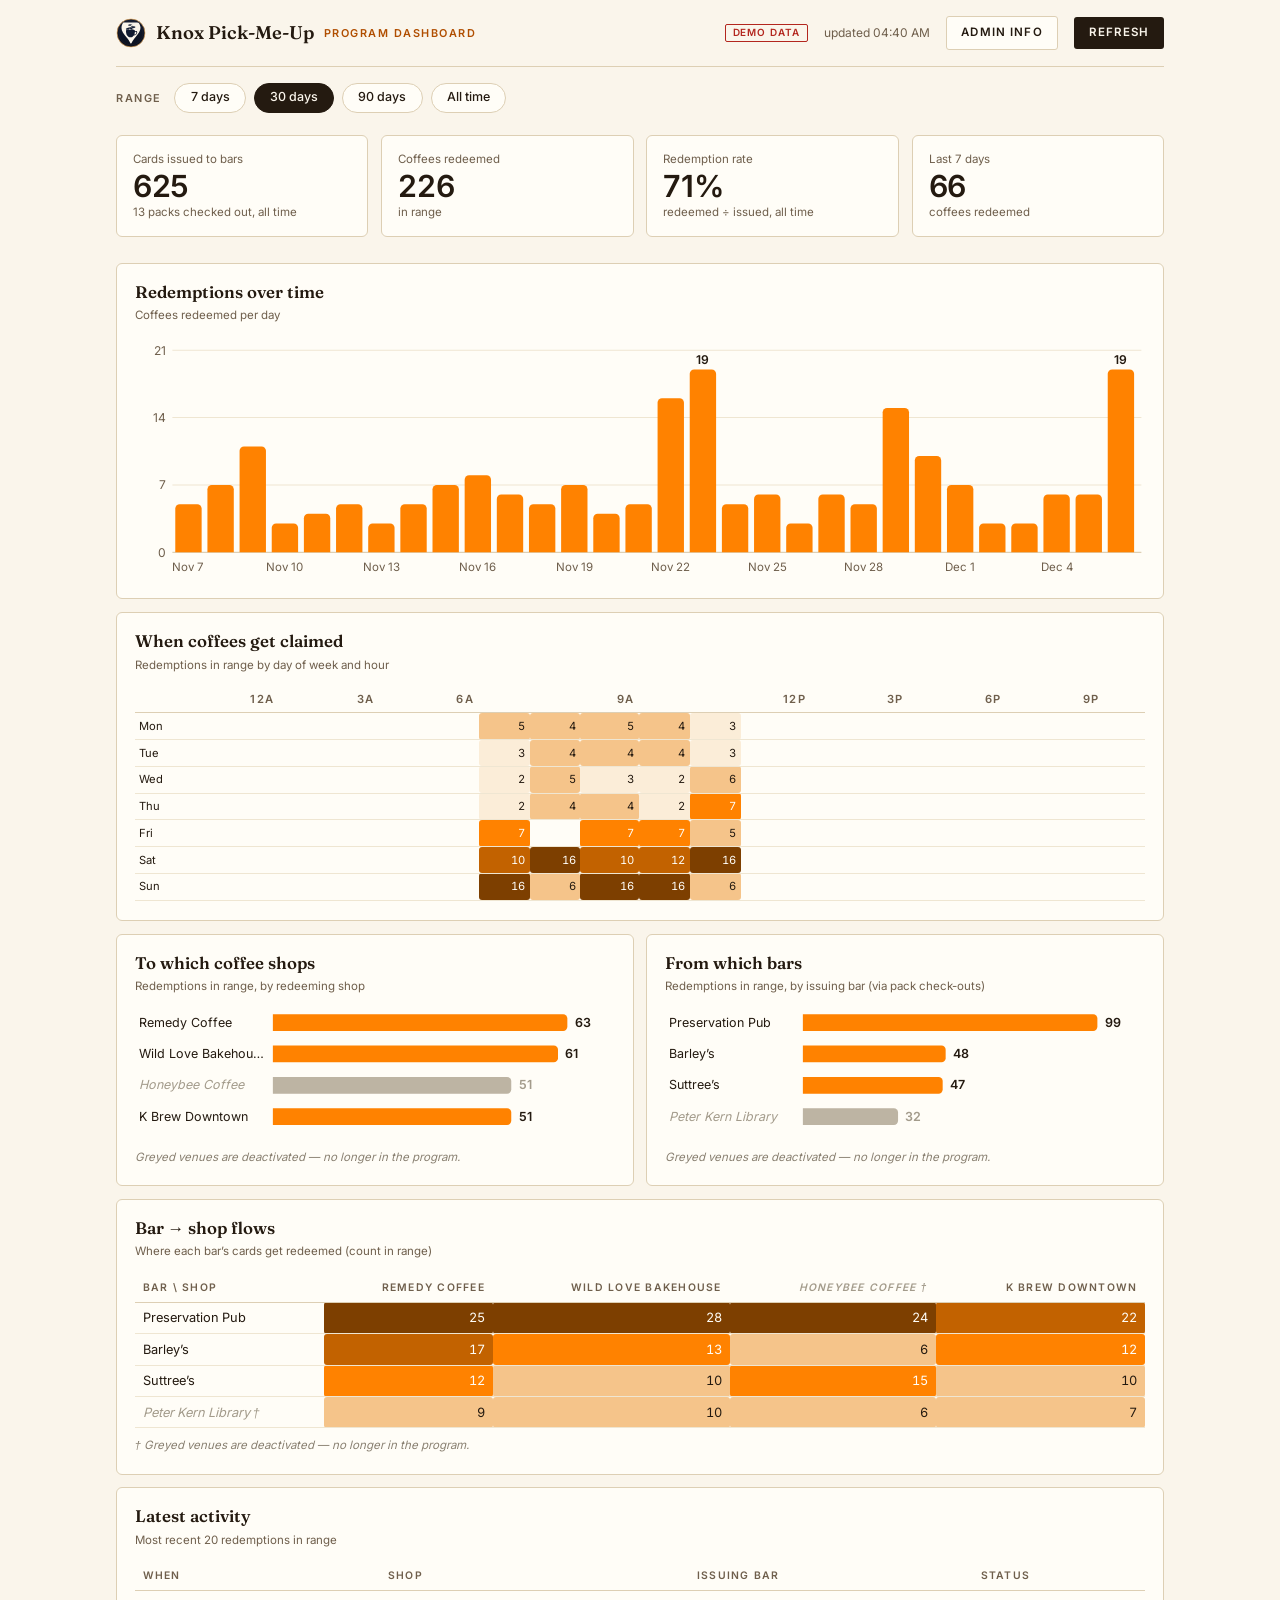
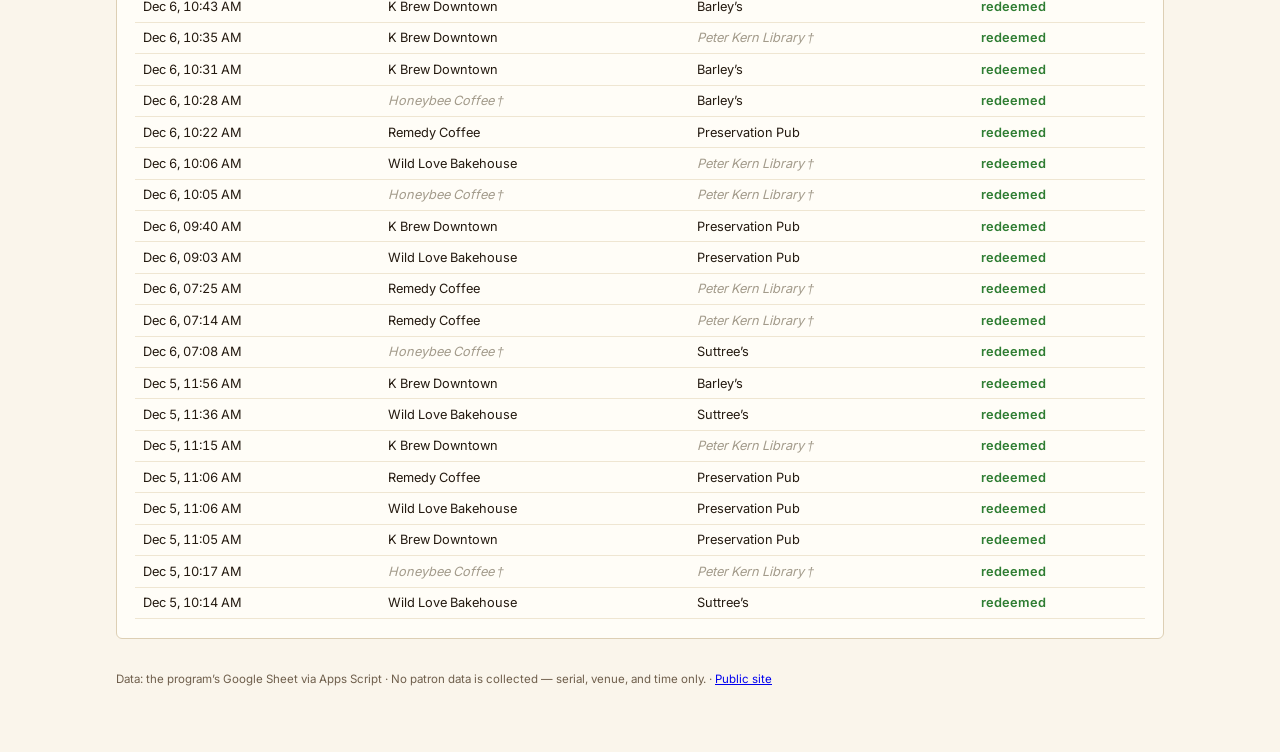
==== dashboard/index.html @ 3ba31b20 "Pack serials KPMU-YYYY-P####; admin pack check-out on redeem; coaster + sticker polish Pack serials:" ====
<!DOCTYPE html>
<html lang="en">
<head>
<meta charset="UTF-8">
<meta name="viewport" content="width=device-width, initial-scale=1.0">
<title>Knox Pick-Me-Up — Program Dashboard</title>
<meta name="robots" content="noindex, nofollow">
<link rel="icon" type="image/svg+xml" href="../assets/favicon.svg">
<link rel="stylesheet" href="../assets/fonts/fonts.css">
<style>
  :root {
    --paper: #faf5eb; --paper-2: #f2e9d8; --ink: #241a10; --ink-2: #6f5f4c;
    --night: #101a30; --accent: #ff8200; --accent-ink: #b04e00;
    --rule: #ddcfb4; --grid: #efe6d2; --card: #fffdf7;
    --warn: #b04e00; --bad: #b3261e;
  }
  * { margin: 0; padding: 0; box-sizing: border-box; }
  body { font-family: 'Inter','Helvetica Neue',Arial,sans-serif; background: var(--paper); color: var(--ink); line-height: 1.5; font-size: .95rem; }
  .wrap { max-width: 68rem; margin: 0 auto; padding: 0 1.25rem 4rem; }
  header { display: flex; align-items: center; gap: .6rem; padding: 1rem 0; border-bottom: 1px solid var(--rule); flex-wrap: wrap; }
  header img { width: 1.9rem; height: 1.9rem; }
  header .name { font-family: 'Fraunces',Georgia,serif; font-weight: 600; font-size: 1.15rem; }
  header .tool { font-size: .68rem; font-weight: 600; letter-spacing: .14em; text-transform: uppercase; color: var(--accent-ink); }
  header .right { margin-left: auto; display: flex; gap: 1rem; align-items: center; font-size: .75rem; color: var(--ink-2); }
  button.btn { font: inherit; font-size: .72rem; font-weight: 600; letter-spacing: .1em; text-transform: uppercase; background: var(--ink); color: var(--paper); border: 0; border-radius: 3px; padding: .45rem .9rem; cursor: pointer; }
  .badge-demo { font-size: .62rem; font-weight: 600; letter-spacing: .1em; text-transform: uppercase; color: var(--bad); border: 1px solid var(--bad); border-radius: 2px; padding: .05rem .4rem; }

  .filters { display: flex; gap: .5rem; align-items: center; padding: 1rem 0; flex-wrap: wrap; }
  .filters .flabel { font-size: .68rem; font-weight: 600; letter-spacing: .14em; text-transform: uppercase; color: var(--ink-2); margin-right: .3rem; }
  .chip { font: inherit; font-size: .78rem; font-weight: 500; border: 1px solid var(--rule); background: var(--card); color: var(--ink); border-radius: 999px; padding: .3rem .95rem; cursor: pointer; }
  .chip[aria-pressed="true"] { background: var(--ink); color: var(--paper); border-color: var(--ink); }

  .tiles { display: grid; grid-template-columns: repeat(auto-fit, minmax(10rem, 1fr)); gap: .8rem; margin: .4rem 0 1.6rem; }
  .tile { background: var(--card); border: 1px solid var(--rule); border-radius: 6px; padding: .9rem 1rem; }
  .tile .tl { font-size: .72rem; color: var(--ink-2); }
  .tile .tv { font-weight: 600; font-size: 1.9rem; letter-spacing: -.01em; line-height: 1.2; }
  .tile .td { font-size: .72rem; color: var(--ink-2); }
  .tile.alert .tv { color: var(--bad); }
  .tile.warn .tv { color: var(--warn); }

  .grid2 { display: grid; grid-template-columns: 1fr 1fr; gap: .8rem; }
  @media (max-width: 800px) { .grid2 { grid-template-columns: 1fr; } }
  .grid3 { display: grid; grid-template-columns: repeat(3, 1fr); gap: .8rem; }
  @media (max-width: 800px) { .grid3 { grid-template-columns: 1fr; } }
  #adminsec { border-top: 2px solid var(--rule); padding-top: 1rem; margin-top: .4rem; }
  #adminsec .aslabel { font-size: .68rem; font-weight: 600; letter-spacing: .14em; text-transform: uppercase; color: var(--accent-ink); margin-bottom: .6rem; }
  #lastpackwarn, #dormantwarn { border-radius: 6px; padding: .8rem 1rem; margin-bottom: .8rem; font-size: .9rem; }
  #lastpackwarn { border: 1px solid var(--bad); background: #fdefee; }
  #lastpackwarn b { color: var(--bad); }
  #dormantwarn { border: 1px solid var(--warn); background: #fdf4e7; }
  #dormantwarn b { color: var(--warn); }
  #lastpackwarn .who, #dormantwarn .who { font-weight: 600; }
  .matrix.hm th, .matrix.hm td { padding: .28rem .3rem; font-size: .7rem; }
  button.btn.ghost { background: var(--card); color: var(--ink); border: 1px solid var(--rule); }
  button.btn.ghost[aria-pressed="true"] { background: var(--ink); color: var(--paper); border-color: var(--ink); }
  .panel { background: var(--card); border: 1px solid var(--rule); border-radius: 6px; padding: 1rem 1.1rem 1.2rem; margin-bottom: .8rem; }
  .panel h2 { font-family: 'Fraunces',Georgia,serif; font-weight: 600; font-size: 1.05rem; margin-bottom: .15rem; }
  .panel .sub { font-size: .72rem; color: var(--ink-2); margin-bottom: .8rem; }
  .panel svg { display: block; width: 100%; height: auto; }
  .empty { color: var(--ink-2); font-size: .82rem; padding: 1.2rem 0; }

  table { width: 100%; border-collapse: collapse; font-size: .8rem; }
  th { text-align: left; font-size: .65rem; font-weight: 600; letter-spacing: .12em; text-transform: uppercase; color: var(--ink-2); padding: .4rem .5rem; border-bottom: 1px solid var(--rule); }
  td { padding: .35rem .5rem; border-bottom: 1px solid var(--grid); font-variant-numeric: tabular-nums; }
  td.num, th.num { text-align: right; }
  .st { font-weight: 600; } .st.ok { color: #2e7d32; } .st.dup { color: var(--warn); } .st.void, .st.bad { color: var(--bad); }
  .matrix td.cell { text-align: right; border-radius: 3px; }
  .matrixwrap { overflow-x: auto; -webkit-overflow-scrolling: touch; }
  .matrix th, .matrix td { white-space: nowrap; }
  .matrix th:first-child, .matrix td:first-child {
    position: sticky; left: 0; background: var(--card);
    box-shadow: 2px 0 0 var(--grid);
  }

  .inote { font-size: .72rem; color: #8a8172; font-style: italic; margin-top: .55rem; }
  .matrix .inactive, td .inactive { color: #a39b8b; font-style: italic; }
  #tip { position: fixed; pointer-events: none; background: var(--night); color: var(--paper); font-size: .75rem; padding: .35rem .6rem; border-radius: 4px; display: none; z-index: 10; max-width: 16rem; }
  footer { margin-top: 2rem; font-size: .72rem; color: var(--ink-2); }
</style>
</head>
<body>
<div class="wrap">
  <header>
    <img src="../assets/logo-mark.svg" alt="">
    <span class="name">Knox Pick-Me-Up</span>
    <span class="tool">Program dashboard</span>
    <span class="right">
      <span class="badge-demo" id="demobadge" hidden>demo data</span>
      <span id="updated"></span>
      <button class="btn ghost" id="admintoggle" type="button" aria-pressed="false">Admin info</button>
      <button class="btn" id="refresh" type="button">Refresh</button>
    </span>
  </header>

  <div id="app" hidden>
    <div class="filters" role="group" aria-label="Time range">
      <span class="flabel">Range</span>
      <button class="chip" data-days="7">7 days</button>
      <button class="chip" data-days="30" aria-pressed="true">30 days</button>
      <button class="chip" data-days="90">90 days</button>
      <button class="chip" data-days="0">All time</button>
    </div>

    <div class="tiles" id="tiles"></div>

    <div id="adminsec" hidden>
      <p class="aslabel">Admin info — integrity</p>
      <div id="lastpackwarn" hidden></div>
      <div id="dormantwarn" hidden></div>
      <div class="tiles" id="admintiles"></div>
      <div class="grid2">
        <div class="panel">
          <h2>Days of cards left</h2>
          <p class="sub">Cards remaining (at most) &divide; redemptions per day over the last two weeks, per active bar &mdash; shortest first</p>
          <div id="supply"></div>
        </div>
        <div class="panel">
          <h2>Monthly shop caps</h2>
          <p class="sub">This calendar month&rsquo;s redemptions against each shop&rsquo;s agreed cap</p>
          <div id="caps"></div>
        </div>
      </div>
      <div class="grid3">
        <div class="panel">
          <h2>Duplicate scans</h2>
          <p class="sub">Already-used cards shown again, per <span class="bucket-unit"></span></p>
          <div id="plot-dup"></div>
        </div>
        <div class="panel">
          <h2>Voided-pack attempts</h2>
          <p class="sub">Cards from voided packs refused, per <span class="bucket-unit"></span></p>
          <div id="plot-void"></div>
        </div>
        <div class="panel">
          <h2>Bad serials</h2>
          <p class="sub">Failed the check letter, per <span class="bucket-unit"></span></p>
          <div id="plot-bad"></div>
        </div>
      </div>
      <div class="grid2">
        <div class="panel">
          <h2>Redemption rate by bar</h2>
          <p class="sub">Share of each bar&rsquo;s assigned cards that have been redeemed (all time; voided packs excluded)</p>
          <div id="barrate"></div>
        </div>
        <div class="panel">
          <h2>Duplicate forensics</h2>
          <p class="sub">Refused duplicate scans in range, grouped by card serial</p>
          <div id="dupserials"></div>
        </div>
      </div>
    </div>

    <div class="panel">
      <h2>Redemptions over time</h2>
      <p class="sub" id="trend-sub"></p>
      <div id="trend"></div>
    </div>

    <div class="panel">
      <h2>When coffees get claimed</h2>
      <p class="sub">Redemptions in range by day of week and hour</p>
      <div id="heatmap"></div>
    </div>

    <div class="grid2">
      <div class="panel">
        <h2>To which coffee shops</h2>
        <p class="sub">Redemptions in range, by redeeming shop</p>
        <div id="byshop"></div>
      </div>
      <div class="panel">
        <h2>From which bars</h2>
        <p class="sub">Redemptions in range, by issuing bar (via pack check-outs)</p>
        <div id="bybar"></div>
      </div>
    </div>

    <div class="panel">
      <h2>Bar &rarr; shop flows</h2>
      <p class="sub">Where each bar&rsquo;s cards get redeemed (count in range)</p>
      <div id="matrix"></div>
    </div>

    <div class="panel">
      <h2>Latest activity</h2>
      <p class="sub">Most recent 20 scans in range (all statuses)</p>
      <div id="latest"></div>
    </div>
  </div>

  <footer>Data: the program&rsquo;s Google Sheet via Apps Script · No patron data is collected — serial, venue, and time only. · <a href="../">Public site</a></footer>
</div>
<div id="tip" role="tooltip"></div>

<script>
'use strict';
/* ================= CONFIG =================
   Same Apps Script web app as the redeem/ scanner (see design/LOGGING.md).
   This page is shareable by link — it shows venue names, timestamps, and
   counts only (never patron data). It is noindex'd, so the URL travels by
   word of mouth. With SCRIPT_URL empty it renders generated demo data. */
const SCRIPT_URL = '';
/* ========================================== */

const ACCENT = '#ff8200';
const PACK_SIZE = 50;   // default cards per pack (used when a feed lacks the serial range)
const RAMP = ['#fbedd8', '#f5c48a', '#ff8200', '#c26200', '#7d3f00'];
const $ = id => document.getElementById(id);
const demo = !SCRIPT_URL;
// DATA shapes (trailing fields are optional — older Apps Script deployments omit them):
//   redemptions: [iso, shop, status, bar, packSerial, serial]  (serial only on refused scans)
//   packs:       [iso, packSerial, bar, voided, firstCardSerial, lastCardSerial]
//   venues:      [slug, name, type, deactivated, monthlyCap]
let DATA = null;
let rangeDays = 30;

// pack size derived from its first/last card serials (8 digits at offset 10)
function packCards(p) {
  const a = Number(String(p[4] || '').slice(10, 18)), b = Number(String(p[5] || '').slice(10, 18));
  return a && b && b >= a ? b - a + 1 : PACK_SIZE;
}

/* ---------- demo data (deterministic) ---------- */
function demoData() {
  let s = 42; const rnd = () => (s = (s * 1103515245 + 12345) % 2147483648) / 2147483648;
  const shops = ['remedy', 'wild-love', 'k-brew', 'honeybee'];
  const bars = ['Preservation Pub', 'Barley’s', 'Suttree’s', 'Peter Kern Library'];
  const packSerial = n => 'KPMU-2026-' + String(n).padStart(10, '0');
  const cardSerial = n => 'KPMU-2026-' + String(n).padStart(8, '0');
  // pack check-outs sized to each bar's demand so the data stays consistent
  // (each pack arrives before the previous one runs out)
  const schedule = [   // [days ago, bar, size?], oldest first
    [76, 'Preservation Pub'], [76, 'Barley’s'], [76, 'Suttree’s'], [76, 'Peter Kern Library'],
    [46, 'Preservation Pub'], [31, 'Preservation Pub'], [28, 'Barley’s'],
    [24, 'Boyd’s Jig & Reel'],   // new partner, slow to start issuing — stays dormant
    [23, 'Peter Kern Library'], [18, 'Suttree’s'], [17, 'Preservation Pub'],
    [3, 'Barley’s', 25],         // a half-size pack
  ];
  let card = 1;
  const packs = schedule.map(([d, bar, size], i) => {
    const n = size || PACK_SIZE;
    const row = [new Date(Date.now() - 86400000 * d).toISOString(), packSerial(81 + i), bar, '',
                 cardSerial(card), cardSerial(card + n - 1)];
    card += n;
    return row;
  });
  // a fresh, still-unopened pack for Suttree's (dated after the data window),
  // so it demonstrates a bar that is NOT running out
  packs.push([new Date(Date.now() + 86400000).toISOString(), packSerial(200), 'Suttree’s', '',
              cardSerial(card), cardSerial(card + PACK_SIZE - 1)]);
  // each redeemed card comes out of the bar's oldest checked-out pack that
  // still has cards left, so no pack ever redeems more than its size
  const packFill = new Map();
  const drawFrom = (bar, t) => {
    const open = packs
      .filter(p => p[2] === bar && !String(p[3]).trim() && new Date(p[0]) <= t)
      .sort((a, b) => (a[1] > b[1] ? 1 : -1))
      .find(p => (packFill.get(p[1]) || 0) < packCards(p));
    if (!open) return '';
    packFill.set(open[1], (packFill.get(open[1]) || 0) + 1);
    return open[1];
  };
  const venues = [
    ['remedy', 'Remedy Coffee', 'shop', '', 80],
    ['wild-love', 'Wild Love Bakehouse', 'shop', '', 60],
    ['k-brew', 'K Brew Downtown', 'shop', '', 40],
    ['honeybee', 'Honeybee Coffee', 'shop', 'left 7/1', ''],
    ['', 'Preservation Pub', 'bar', '', ''],
    ['', 'Barley’s', 'bar', '', ''],
    ['', 'Suttree’s', 'bar', '', ''],
    ['', 'Peter Kern Library', 'bar', 'left 7/10', ''],
    ['', 'Boyd’s Jig & Reel', 'bar', '', ''],
  ];
  const reds = [];
  for (let d = 75; d >= 0; d--) {
    const day = new Date(Date.now() - d * 86400000);
    const dow = day.getDay();
    const n = Math.round((dow === 0 || dow === 6 ? 7 : 2.5) * (0.5 + rnd()) * (1 + (75 - d) / 60));
    for (let i = 0; i < n; i++) {
      const t = new Date(day); t.setHours(7 + Math.floor(rnd() * 5), Math.floor(rnd() * 60));
      const status = rnd() < 0.045 ? 'dup' : (rnd() < 0.012 ? 'void' : (rnd() < 0.008 ? 'bad' : 'ok'));
      const bar = bars[Math.floor(Math.pow(rnd(), 1.4) * bars.length)];
      reds.push([t.toISOString(), shops[Math.floor(rnd() * shops.length)], status,
                 bar, status === 'ok' ? drawFrom(bar, t) : '', '']);
    }
  }
  // refused duplicates carry their (already-burned) card serial; craft the
  // archetypes the forensics panel tells apart, in the recent-data window
  const dups = reds.filter(r => r[2] === 'dup');
  dups.forEach((r, i) => { r[5] = cardSerial(4100 + i) + 'K'; });
  const L = dups.length;
  if (L >= 8) {
    // a photographed card turning up at three different shops (suspicious)
    [dups[L - 1], dups[L - 3], dups[L - 5]].forEach((r, i) => { r[5] = dups[L - 1][5]; r[1] = shops[i]; });
    // the same card tried again days later at one shop (worth a look)
    dups[L - 7][5] = dups[L - 2][5]; dups[L - 7][1] = dups[L - 2][1];
    // a register double-scan: same shop, minutes apart (benign)
    dups[L - 6][5] = dups[L - 4][5]; dups[L - 6][1] = dups[L - 4][1];
    dups[L - 6][0] = new Date(new Date(dups[L - 4][0]).getTime() + 4 * 60000).toISOString();
  }
  return { redemptions: reds, packs, venues };
}

/* ---------- data ---------- */
async function load() {
  $('updated').textContent = 'loading…';
  try {
    DATA = demo ? demoData()
      : await (await fetch(SCRIPT_URL + '?action=stats')).json();
    render();
    $('updated').textContent = 'updated ' + new Date().toLocaleTimeString([], {hour:'2-digit',minute:'2-digit'});
  } catch (e) {
    $('updated').textContent = 'could not reach the data — retry';
  }
}

function inRange(iso) {
  if (!rangeDays) return true;
  return (Date.now() - new Date(iso).getTime()) <= rangeDays * 86400000;
}

/* ---------- svg helpers ---------- */
const NS = 'http://www.w3.org/2000/svg';
function el(name, attrs, parent) {
  const n = document.createElementNS(NS, name);
  for (const k in attrs) n.setAttribute(k, attrs[k]);
  if (parent) parent.appendChild(n);
  return n;
}
function txt(node, s) { node.textContent = s; return node; }
const tip = $('tip');
function hover(node, html) {
  node.addEventListener('mousemove', e => {
    tip.style.display = 'block'; tip.textContent = html;
    tip.style.left = Math.min(e.clientX + 12, innerWidth - 180) + 'px';
    tip.style.top = (e.clientY + 14) + 'px';
  });
  node.addEventListener('mouseleave', () => tip.style.display = 'none');
}

/* Column chart: buckets = [{label, value}] */
function columns(host, buckets, unit, opts) {
  const color = (opts && opts.color) || ACCENT;
  const name = (opts && opts.name) || 'Redemptions';
  host.innerHTML = '';
  if (!buckets.length) { host.innerHTML = '<p class="empty">Nothing in this range yet.</p>'; return; }
  const W = 920, H = (opts && opts.h) || 220, padL = 34, padB = 24, padT = 12;
  const max = Math.max(1, ...buckets.map(b => b.value));
  const step = Math.max(1, Math.ceil(max / 3));
  const top = step * 3 >= max ? step * 3 : step * 4;
  const svg = el('svg', { viewBox: `0 0 ${W} ${H}`, role: 'img', 'aria-label': name + ' per ' + unit });
  for (let g = 0; g <= 3; g++) {
    const y = padT + (H - padB - padT) * (1 - g / 3);
    el('line', { x1: padL, x2: W - 4, y1: y, y2: y, stroke: g === 0 ? '#ddcfb4' : '#efe6d2', 'stroke-width': 1 }, svg);
    txt(el('text', { x: padL - 6, y: y + 4, 'text-anchor': 'end', 'font-size': 11, fill: '#6f5f4c' }, svg), g * top / 3);
  }
  const bw = Math.min(24, (W - padL - 8) / buckets.length - 2);
  buckets.forEach((b, i) => {
    const x = padL + (W - padL - 8) * (i + 0.5) / buckets.length - bw / 2;
    const h = (H - padB - padT) * (b.value / top);
    const y = H - padB - h;
    const r = Math.min(4, bw / 2, h);
    const bar = el('path', {
      d: `M${x} ${H - padB} v${-(h - r)} a${r} ${r} 0 0 1 ${r} ${-r} h${bw - 2 * r} a${r} ${r} 0 0 1 ${r} ${r} v${h - r} Z`,
      fill: color }, svg);
    hover(bar, `${b.label}: ${b.value}`);
    if (b.value === max && b.value > 0)
      txt(el('text', { x: x + bw / 2, y: y - 5, 'text-anchor': 'middle', 'font-size': 11, 'font-weight': 600, fill: '#241a10' }, svg), b.value);
    if (buckets.length <= 16 || i % Math.ceil(buckets.length / 12) === 0)
      txt(el('text', { x: x + bw / 2, y: H - 7, 'text-anchor': 'middle', 'font-size': 10.5, fill: '#6f5f4c' }, svg), b.label);
  });
  host.appendChild(svg);
}

/* Horizontal ranked bars: rows = [{label, value}] */
function hbars(host, rows, opts) {
  opts = opts || {};
  host.innerHTML = '';
  if (!rows.length) { host.innerHTML = '<p class="empty">Nothing in this range yet.</p>'; return; }
  const W = 460, rowH = 30, padL = 4, labelW = 132;
  const H = rows.length * rowH + 6;
  const fmt = opts.fmt || (v => v);
  const max = opts.max || Math.max(1, ...rows.map(r => r.value));
  const svg = el('svg', { viewBox: `0 0 ${W} ${H}`, role: 'img', 'aria-label': 'Ranked totals' });
  rows.forEach((r, i) => {
    const y = i * rowH + 6;
    const ink = r.inactive ? '#a39b8b' : '#241a10';
    const lbl = txt(el('text', { x: padL, y: y + 12, 'font-size': 12, fill: ink }, svg),
        r.label.length > 18 ? r.label.slice(0, 17) + '…' : r.label);
    if (r.inactive) lbl.setAttribute('font-style', 'italic');
    const bw = Math.max(2, (W - labelW - 46) * Math.min(r.value / max, 1));
    const bar = el('path', {
      d: `M${labelW} ${y} h${Math.max(0, bw - 4)} a4 4 0 0 1 4 4 v8 a4 4 0 0 1 -4 4 h${-Math.max(0, bw - 4)} Z`,
      fill: r.inactive ? '#bdb4a3' : ACCENT }, svg);
    hover(bar, `${r.label}: ${r.hint || fmt(r.value)}` + (r.inactive ? ' — deactivated (historical)' : ''));
    txt(el('text', { x: labelW + bw + 7, y: y + 12, 'font-size': 12, 'font-weight': 600, fill: ink }, svg), fmt(r.value));
  });
  host.appendChild(svg);
  if (rows.some(r => r.inactive)) host.insertAdjacentHTML('beforeend', INOTE);
}

/* ---------- render ---------- */
/* venue roster: display names + deactivation state.
   Shops are matched by slug; bars by display name (as set at pack check-out). */
function venueList() {
  return (DATA.venues || []).map(v => ({
    slug: String(v[0] || '').toLowerCase(), name: String(v[1] || ''),
    type: String(v[2] || '').toLowerCase(), off: String(v[3] || '').trim() !== '',
    cap: Number(v[4]) || 0
  }));
}
function shopInfo(slug) {
  const v = venueList().find(x => x.slug === slug && x.slug);
  return { name: v ? v.name : slug, off: !!(v && v.off) };
}
function barInfo(name) {
  const v = venueList().find(x => x.name === name);
  return { name, off: !!(v && v.off) };
}
const INOTE = '<p class="inote">Greyed venues are deactivated — no longer in the program.</p>';

function tile(label, value, detail, cls) {
  return `<div class="tile ${cls || ''}"><div class="tl">${label}</div><div class="tv">${value}</div><div class="td">${detail || ''}</div></div>`;
}
function count(arr, f) { return arr.reduce((n, r) => n + (f(r) ? 1 : 0), 0); }

function render() {
  const reds = DATA.redemptions.filter(r => inRange(r[0]));
  const ok = reds.filter(r => r[2] === 'ok');
  const dups = count(reds, r => r[2] === 'dup');
  const voids = count(reds, r => r[2] === 'void');
  const bads = count(reds, r => r[2] === 'bad');
  const issued = DATA.packs.reduce((n, p) => n + packCards(p), 0);
  const okAll = count(DATA.redemptions, r => r[2] === 'ok');
  const rate = issued ? Math.round(okAll / issued * 100) : null;
  const last7 = count(DATA.redemptions, r => r[2] === 'ok' && (Date.now() - new Date(r[0])) <= 7 * 86400000);

  $('tiles').innerHTML =
    tile('Cards issued to bars', issued.toLocaleString(), DATA.packs.length + ' packs checked out, all time') +
    tile('Coffees redeemed', ok.length.toLocaleString(), 'in range') +
    tile('Redemption rate', rate === null ? '—' : rate + '%', 'redeemed ÷ issued, all time') +
    tile('Last 7 days', last7.toLocaleString(), 'coffees redeemed');

  $('admintiles').innerHTML =
    tile('Duplicate attempts', dups.toLocaleString(), 'already-used cards shown again', dups ? 'warn' : '') +
    tile('Voided-pack attempts', voids.toLocaleString(), 'refused at the register', voids ? 'alert' : '') +
    tile('Bad-serial attempts', bads.toLocaleString(), 'failed the check letter', bads ? 'alert' : '');

  // shared bucketing: daily for <=31-day ranges, else weekly
  const days = rangeDays || Math.ceil((Date.now() - Math.min(...DATA.redemptions.map(r => +new Date(r[0])), Date.now())) / 86400000);
  const byDay = days <= 31;
  const nb = byDay ? days : Math.ceil(days / 7);
  const bucketize = rows => {
    const buckets = [];
    for (let i = nb - 1; i >= 0; i--) {
      const start = new Date(Date.now() - (i + 1) * (byDay ? 1 : 7) * 86400000);
      const end = new Date(Date.now() - i * (byDay ? 1 : 7) * 86400000);
      buckets.push({
        label: (byDay ? end : start).toLocaleDateString([], { month: 'short', day: 'numeric' }),
        value: count(rows, r => { const t = new Date(r[0]); return t > start && t <= end; })
      });
    }
    return buckets;
  };
  const unit = byDay ? 'day' : 'week';
  $('trend-sub').textContent = 'Coffees redeemed per ' + unit;
  columns($('trend'), bucketize(ok), unit);

  // day-of-week × hour heatmap of redemptions
  {
    const DOWL = ['Mon', 'Tue', 'Wed', 'Thu', 'Fri', 'Sat', 'Sun'];
    const grid = Array.from({ length: 7 }, () => new Array(24).fill(0));
    let hmax = 0;
    ok.forEach(r => {
      const t = new Date(r[0]);
      hmax = Math.max(hmax, ++grid[(t.getDay() + 6) % 7][t.getHours()]);
    });
    if (!hmax) $('heatmap').innerHTML = '<p class="empty">Nothing in this range yet.</p>';
    else {
      const hlab = h => (h % 12 || 12) + (h % 24 < 12 ? 'a' : 'p');
      let h = '<div class="matrixwrap"><table class="matrix hm"><tr><th></th>' +
        Array.from({ length: 24 }, (_, i) => `<th class="num">${i % 3 === 0 ? hlab(i) : ''}</th>`).join('') + '</tr>';
      grid.forEach((row, d) => {
        h += `<tr><td>${DOWL[d]}</td>` + row.map((v, hr) => {
          const step = v === 0 ? -1 : Math.min(4, Math.floor(v / hmax * 4.999));
          const bg = step < 0 ? 'transparent' : RAMP[step];
          const fg = step >= 2 ? '#fffdf7' : '#241a10';
          return `<td class="cell" data-t="${DOWL[d]} ${hlab(hr)}–${hlab((hr + 1) % 24)}: ${v}" style="background:${bg};color:${fg}">${v || ''}</td>`;
        }).join('') + '</tr>';
      });
      $('heatmap').innerHTML = h + '</table></div>';
      $('heatmap').querySelectorAll('td.cell').forEach(td => hover(td, td.dataset.t));
    }
  }
  // admin spike plots, one per integrity status
  document.querySelectorAll('.bucket-unit').forEach(e => e.textContent = unit);
  columns($('plot-dup'), bucketize(reds.filter(r => r[2] === 'dup')), unit, { color: '#b04e00', name: 'Duplicate scans', h: 170 });
  columns($('plot-void'), bucketize(reds.filter(r => r[2] === 'void')), unit, { color: '#b3261e', name: 'Voided-pack attempts', h: 170 });
  columns($('plot-bad'), bucketize(reds.filter(r => r[2] === 'bad')), unit, { color: '#b3261e', name: 'Bad serials', h: 170 });

  const tally = (rows, idx, fallback) => {
    const m = new Map();
    rows.forEach(r => { const k = r[idx] || fallback; m.set(k, (m.get(k) || 0) + 1); });
    return [...m.entries()].sort((a, b) => b[1] - a[1]).map(([label, value]) => ({ label, value }));
  };
  hbars($('byshop'), tally(ok, 1, '(unknown shop)').map(r => {
    const v = shopInfo(r.label); return { label: v.name, value: r.value, inactive: v.off };
  }));
  hbars($('bybar'), tally(ok, 3, '(pack not checked out)').map(r => {
    const v = barInfo(r.label); return { label: v.name, value: r.value, inactive: v.off };
  }));

  // ----- admin: supply outlook, integrity forensics, caps -----
  if (adminOn) {
    const packOk = new Map();       // pack serial -> ok redemptions, all time
    DATA.redemptions.forEach(r => {
      if (r[2] === 'ok' && r[4]) packOk.set(r[4], (packOk.get(r[4]) || 0) + 1);
    });
    const livePacks = (DATA.packs || [])
      .filter(p => String(p[2] || '') && String(p[3] || '').trim() === '');

    // resupply — more than half of the bar's newest pack has already been
    // REDEEMED. Each ok redemption consumes a distinct card, so this is a
    // hard lower bound on depletion: the bar is guaranteed >50% through its
    // last assigned pack (hand-outs run ahead of redemptions).
    const latestPack = new Map();   // bar -> newest non-voided pack row
    livePacks.forEach(p => {
      const bar = String(p[2]);
      if (!latestPack.has(bar) || String(p[1]) > String(latestPack.get(bar)[1])) latestPack.set(bar, p);
    });
    const onLast = [...latestPack.values()]
      .map(p => ({ ...barInfo(String(p[2])), used: packOk.get(String(p[1])) || 0, size: packCards(p) }))
      .filter(v => !v.off && v.used > v.size / 2)
      .sort((a, b) => b.used / b.size - a.used / a.size);
    const w = $('lastpackwarn');
    if (onLast.length) {
      w.hidden = false;
      const names = onLast.map(v =>
        '<span class="who">' + v.name + '</span> (' + v.used + ' of ' + v.size + ' redeemed)').join(', ');
      w.innerHTML = '<b>⚠ Resupply needed.</b> More than half of the last assigned pack is'
        + ' provably used up for ' + names + ' — and hand-outs run ahead of redemptions,'
        + ' so they are even further along. Check a new pack out to them soon.';
    } else {
      w.hidden = true;
    }

    // dormant packs — checked out 3+ weeks ago, zero redemptions so far:
    // probably in a storeroom, lost, or the bar has stopped issuing
    const dormant = livePacks
      .map(p => ({ p, bar: barInfo(String(p[2])),
                   age: Math.floor((Date.now() - new Date(p[0])) / 86400000) }))
      .filter(x => !x.bar.off && x.age >= 21 && !(packOk.get(String(x.p[1])) || 0))
      .sort((a, b) => b.age - a.age);
    const dw = $('dormantwarn');
    if (dormant.length) {
      dw.hidden = false;
      dw.innerHTML = '<b>Dormant packs.</b> ' + dormant.map(x =>
        '<span class="who">' + x.bar.name + '</span> — pack …' + String(x.p[1]).slice(-4)
        + ' checked out ' + x.age + ' days ago, no redemptions yet').join('; ')
        + '. It may be sitting in a storeroom, lost, or the bar stopped issuing — worth a check-in.';
    } else {
      dw.hidden = true;
    }

    // per-bar all-time totals shared by the supply and rate charts
    const assigned = new Map();     // bar -> non-voided cards out there
    livePacks.forEach(p => {
      const bar = String(p[2]);
      assigned.set(bar, (assigned.get(bar) || 0) + packCards(p));
    });
    const redeemedAll = new Map();
    DATA.redemptions.forEach(r => {
      if (r[2] === 'ok' && r[3]) redeemedAll.set(r[3], (redeemedAll.get(r[3]) || 0) + 1);
    });

    // days of cards left — (assigned − redeemed) is the MOST a bar can have
    // in hand; burn rate is trailing-two-week redemptions per day
    const burn = new Map();
    DATA.redemptions.forEach(r => {
      if (r[2] === 'ok' && r[3] && (Date.now() - new Date(r[0])) <= 14 * 86400000)
        burn.set(r[3], (burn.get(r[3]) || 0) + 1 / 14);
    });
    const supplyRows = [], quiet = [];
    for (const [bar, cards] of assigned) {
      const v = barInfo(bar);
      if (v.off) continue;
      const left = Math.max(0, cards - (redeemedAll.get(bar) || 0));
      const b = burn.get(bar) || 0;
      if (!b) { quiet.push(v.name); continue; }
      const days = Math.round(left / b);
      supplyRows.push({ label: v.name, value: days,
        hint: '≈' + days + ' days — at most ' + left + ' cards left, ' + b.toFixed(1) + ' redeemed/day' });
    }
    supplyRows.sort((a, b) => a.value - b.value);
    hbars($('supply'), supplyRows, { fmt: v => '≈' + v + 'd' });
    if (quiet.length) $('supply').insertAdjacentHTML('beforeend',
      '<p class="inote">No redemptions in the last two weeks (no estimate): ' + quiet.join(', ') + '</p>');

    // redemption rate by bar — redeemed / non-voided assigned cards, all time
    const rateRows = [...assigned.entries()].map(([bar, cards]) => {
      const red = redeemedAll.get(bar) || 0;
      const v = barInfo(bar);
      return { label: v.name, value: Math.round(red / cards * 100), inactive: v.off,
               hint: red + ' of ' + cards + ' cards (' + Math.round(red / cards * 100) + '%)' };
    }).sort((a, b) => b.value - a.value);
    hbars($('barrate'), rateRows, { max: 100, fmt: v => v + '%' });

    // monthly shop caps — this calendar month's redemptions vs the agreed cap
    const m0 = new Date(); m0.setDate(1); m0.setHours(0, 0, 0, 0);
    const monthOk = new Map();
    DATA.redemptions.forEach(r => {
      if (r[2] === 'ok' && new Date(r[0]) >= m0) monthOk.set(r[1], (monthOk.get(r[1]) || 0) + 1);
    });
    const capRows = [], uncapped = [];
    venueList().filter(v => v.type === 'shop' && !v.off).forEach(v => {
      const used = monthOk.get(v.slug) || 0;
      if (!v.cap) { uncapped.push(v.name); return; }
      const pct = Math.round(used / v.cap * 100);
      capRows.push({ label: v.name, value: pct,
        hint: used + ' of ' + v.cap + ' this month (' + pct + '%)' });
    });
    capRows.sort((a, b) => b.value - a.value);
    hbars($('caps'), capRows, { max: 100, fmt: v => v + '%' });
    if (uncapped.length) $('caps').insertAdjacentHTML('beforeend',
      '<p class="inote">No cap set: ' + uncapped.join(', ') + '</p>');

    // duplicate forensics — the same refused serial at several shops means a
    // copied or photographed card is circulating; quick same-shop repeats are
    // just a register double-scan
    const dupRows = reds.filter(r => r[2] === 'dup');
    const withSerial = dupRows.filter(r => r[5]);
    const host = $('dupserials');
    if (!dupRows.length) host.innerHTML = '<p class="empty">No duplicate scans in this range.</p>';
    else if (!withSerial.length) host.innerHTML =
      '<p class="empty">The data feed doesn&rsquo;t carry serials for refused scans yet — redeploy the Apps Script (design/LOGGING.md) to enable this.</p>';
    else {
      const bySerial = new Map();
      withSerial.forEach(r => {
        if (!bySerial.has(r[5])) bySerial.set(r[5], []);
        bySerial.get(r[5]).push(r);
      });
      const sus = []; let benign = 0;
      for (const [serial, rows] of bySerial) {
        const shopsHit = [...new Set(rows.map(r => r[1]))];
        const ts = rows.map(r => +new Date(r[0]));
        const spanMin = (Math.max(...ts) - Math.min(...ts)) / 60000;
        if (shopsHit.length > 1)
          sus.push({ serial, rows, shopsHit, bad: true,
                     note: 'tried at ' + shopsHit.length + ' different shops — a copied or photographed card' });
        else if (rows.length > 1 && spanMin > 60)
          sus.push({ serial, rows, shopsHit, bad: false,
                     note: 'tried ' + rows.length + ' times, ' + (spanMin > 2880
                       ? Math.round(spanMin / 1440) + ' days' : Math.round(spanMin / 60) + ' h') + ' apart, at one shop' });
        else benign += rows.length;
      }
      sus.sort((a, b) => (b.bad - a.bad) || (b.rows.length - a.rows.length));
      host.innerHTML = (sus.length
        ? '<table><tr><th>Serial</th><th class="num">Attempts</th><th>Where</th><th>Reading</th></tr>' +
          sus.map(x => `<tr><td>…${x.serial.slice(-9)}</td><td class="num">${x.rows.length}</td>` +
            `<td>${x.shopsHit.map(sl => shopInfo(sl).name).join(', ')}</td>` +
            `<td class="st ${x.bad ? 'bad' : 'dup'}">${x.note}</td></tr>`).join('') + '</table>'
        : '<p class="empty">No suspicious duplicates in this range.</p>')
        + (benign ? '<p class="inote">' + benign + ' other duplicate scan' + (benign === 1 ? '' : 's')
                    + ' look like register double-scans (same shop, within the hour).</p>' : '');
    }
  }

  // bar -> shop matrix — every business, sorted by volume; the wrapper scrolls
  const shops = tally(ok, 1, '(unknown)').map(r => r.label);
  const bars = tally(ok, 3, '(unassigned)').map(r => r.label);
  if (!shops.length) { $('matrix').innerHTML = '<p class="empty">Nothing in this range yet.</p>'; }
  else {
    const cellCount = {};
    let cmax = 1;
    ok.forEach(r => {
      const k = (r[3] || '(unassigned)') + '|' + (r[1] || '(unknown)');
      cellCount[k] = (cellCount[k] || 0) + 1; cmax = Math.max(cmax, cellCount[k]);
    });
    const shopHead = s => { const v = shopInfo(s); return `<th class="num${v.off ? ' inactive' : ''}"${v.off ? ' title="deactivated"' : ''}>${v.name}${v.off ? ' †' : ''}</th>`; };
    const barHead = b => { const v = barInfo(b); return `<td class="${v.off ? 'inactive' : ''}"${v.off ? ' title="deactivated"' : ''}>${v.name}${v.off ? ' †' : ''}</td>`; };
    let h = '<div class="matrixwrap"><table class="matrix"><tr><th>Bar \\ Shop</th>' + shops.map(shopHead).join('') + '</tr>';
    for (const b of bars) {
      h += `<tr>${barHead(b)}` + shops.map(s => {
        const v = cellCount[b + '|' + s] || 0;
        const step = v === 0 ? -1 : Math.min(4, Math.floor(v / cmax * 4.999));
        const bg = step < 0 ? 'transparent' : RAMP[step];
        const fg = step >= 2 ? '#fffdf7' : '#241a10';
        return `<td class="cell" data-t="${b} → ${s}: ${v}" style="background:${bg};color:${fg}">${v || ''}</td>`;
      }).join('') + '</tr>';
    }
    const anyOff = shops.some(x => shopInfo(x).off) || bars.some(x => barInfo(x).off);
    $('matrix').innerHTML = h + '</table></div>' + (anyOff ? INOTE.replace('Greyed venues are', '† Greyed venues are') : '');
    $('matrix').querySelectorAll('td.cell').forEach(td => hover(td, td.dataset.t));
  }

  // latest table — public view shows redemptions only; admin view shows all statuses
  const latestSrc = adminOn ? reds : reds.filter(r => r[2] === 'ok');
  document.querySelector('#latest').previousElementSibling.textContent =
    adminOn ? 'Most recent 20 scans in range (all statuses)' : 'Most recent 20 redemptions in range';
  const latest = [...latestSrc].sort((a, b) => new Date(b[0]) - new Date(a[0])).slice(0, 20);
  const vcell = info => info.off
    ? `<span class="inactive" title="deactivated">${info.name} †</span>` : info.name;
  $('latest').innerHTML = '<table><tr><th>When</th><th>Shop</th><th>Issuing bar</th><th>Status</th></tr>' +
    latest.map(r => `<tr><td>${new Date(r[0]).toLocaleString([], {month:'short',day:'numeric',hour:'2-digit',minute:'2-digit'})}</td>` +
      `<td>${r[1] ? vcell(shopInfo(r[1])) : ''}</td><td>${r[3] ? vcell(barInfo(r[3])) : '—'}</td>` +
      `<td class="st ${r[2]}">${{ok:'redeemed',dup:'duplicate',void:'voided pack',bad:'invalid serial'}[r[2]] || r[2]}</td></tr>`).join('') +
    '</table>';
}

/* ---------- wiring ---------- */
let adminOn = localStorage.getItem('kpmu-admin') === '1';
function applyAdmin() {
  $('adminsec').hidden = !adminOn;
  $('admintoggle').setAttribute('aria-pressed', String(adminOn));
}
$('admintoggle').addEventListener('click', () => {
  adminOn = !adminOn;
  localStorage.setItem('kpmu-admin', adminOn ? '1' : '0');
  applyAdmin();
  if (DATA) render();
});
applyAdmin();

document.querySelectorAll('.chip').forEach(c => c.addEventListener('click', () => {
  document.querySelectorAll('.chip').forEach(x => x.setAttribute('aria-pressed', 'false'));
  c.setAttribute('aria-pressed', 'true');
  rangeDays = Number(c.dataset.days);
  render();
}));
$('refresh').addEventListener('click', load);
setInterval(load, 5 * 60 * 1000);

if (demo) $('demobadge').hidden = false;
$('app').hidden = false;
load();
</script>
</body>
</html>
---- assets/fonts/fonts.css ----
@font-face {
  font-family: 'Fraunces';
  font-style: italic;
  font-weight: 400;
  font-display: swap;
  src: url('fraunces-400-italic-3.woff2') format('woff2');
}

@font-face {
  font-family: 'Fraunces';
  font-style: normal;
  font-weight: 400;
  font-display: swap;
  src: url('fraunces-400-normal-6.woff2') format('woff2');
}

@font-face {
  font-family: 'Fraunces';
  font-style: normal;
  font-weight: 600;
  font-display: swap;
  src: url('fraunces-600-normal-9.woff2') format('woff2');
}

@font-face {
  font-family: 'Inter';
  font-style: normal;
  font-weight: 400;
  font-display: swap;
  src: url('inter-400-normal-16.woff2') format('woff2');
}

@font-face {
  font-family: 'Inter';
  font-style: normal;
  font-weight: 500;
  font-display: swap;
  src: url('inter-500-normal-23.woff2') format('woff2');
}

@font-face {
  font-family: 'Inter';
  font-style: normal;
  font-weight: 600;
  font-display: swap;
  src: url('inter-600-normal-30.woff2') format('woff2');
}

@font-face {
  font-family: 'Cormorant';
  font-style: normal;
  font-weight: 700;
  font-display: swap;
  src: url('cormorant-700.woff2') format('woff2');
}
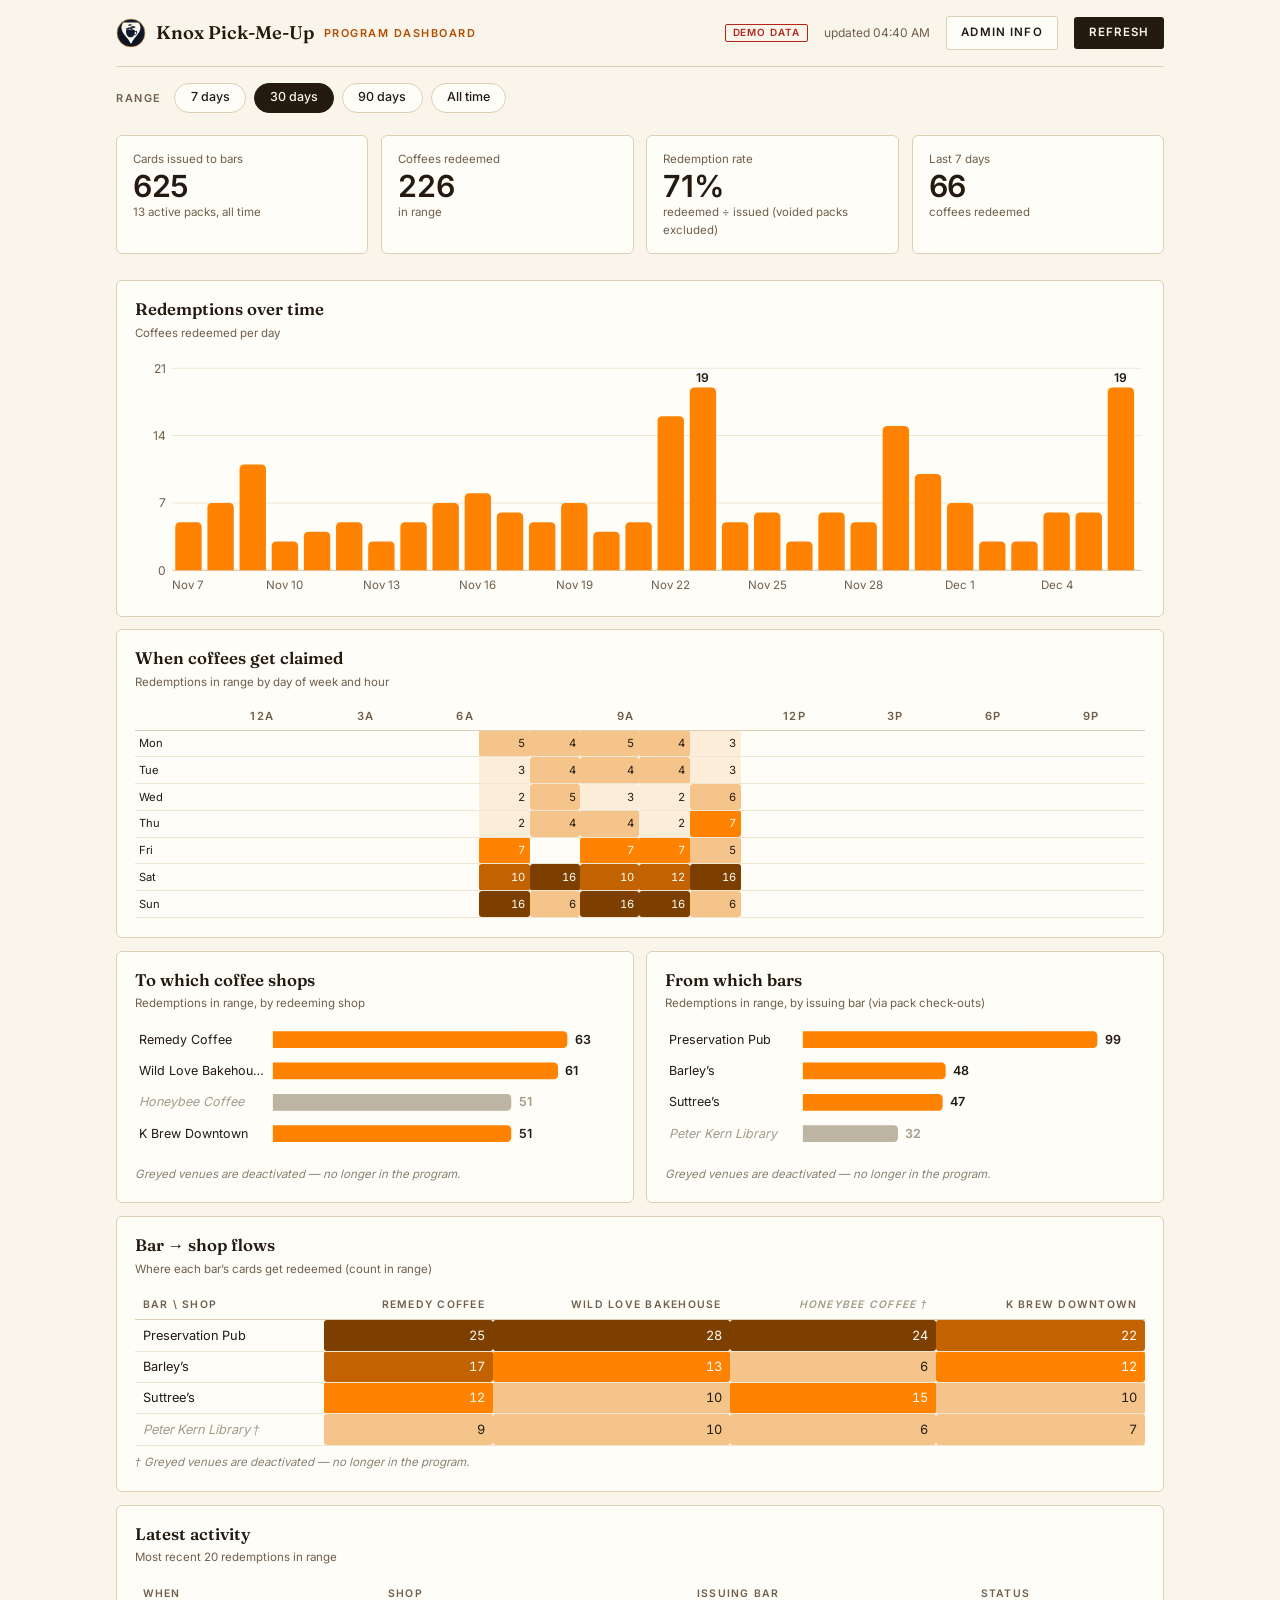
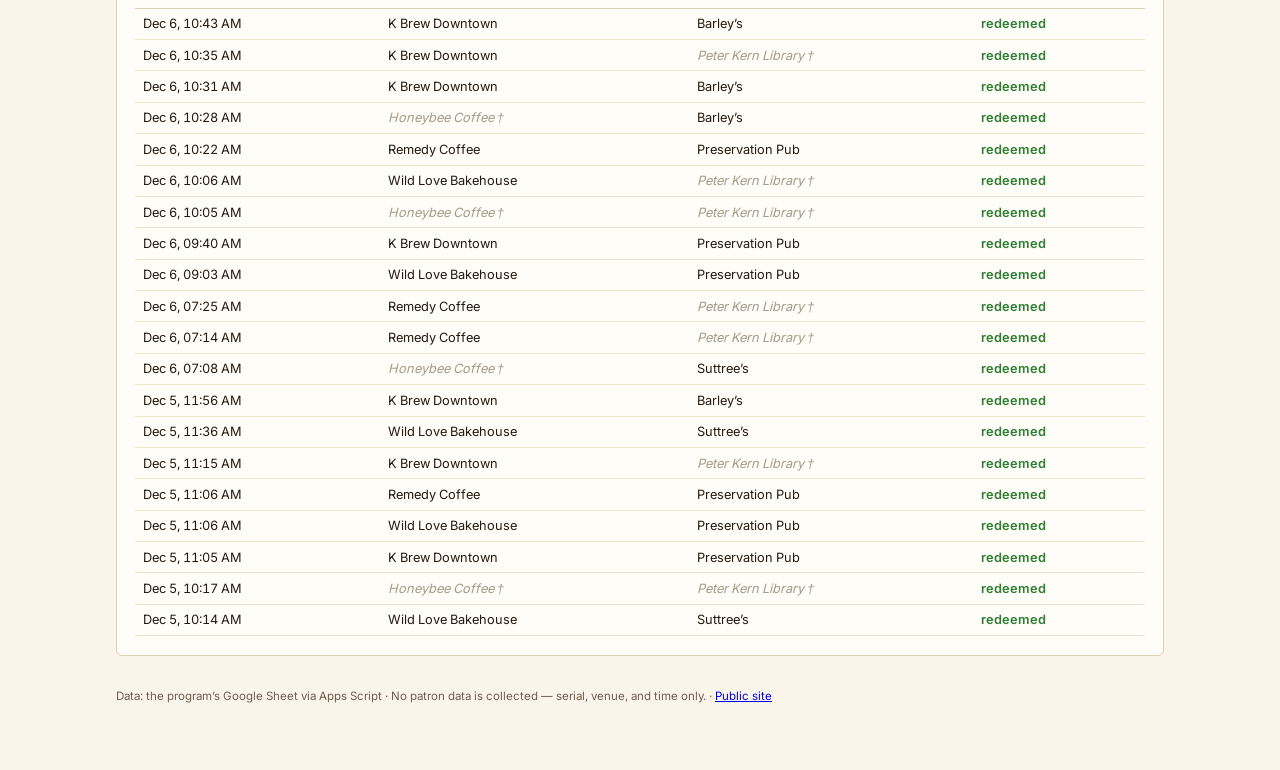
==== commit 5fbd3b60: "Dashboard: guard chips against null data, real retry, consistent voided denominator, P#### demo seri" ====
--- a/dashboard/index.html
+++ b/dashboard/index.html
@@ -76,6 +76,7 @@
   .matrix .inactive, td .inactive { color: #a39b8b; font-style: italic; }
   #tip { position: fixed; pointer-events: none; background: var(--night); color: var(--paper); font-size: .75rem; padding: .35rem .6rem; border-radius: 4px; display: none; z-index: 10; max-width: 16rem; }
   footer { margin-top: 2rem; font-size: .72rem; color: var(--ink-2); }
+  .linkbtn { font: inherit; background: none; border: 0; color: var(--accent-ink); text-decoration: underline; cursor: pointer; padding: 0; }
 </style>
 </head>
 <body>
@@ -226,7 +227,7 @@
   let s = 42; const rnd = () => (s = (s * 1103515245 + 12345) % 2147483648) / 2147483648;
   const shops = ['remedy', 'wild-love', 'k-brew', 'honeybee'];
   const bars = ['Preservation Pub', 'Barley’s', 'Suttree’s', 'Peter Kern Library'];
-  const packSerial = n => 'KPMU-2026-' + String(n).padStart(10, '0');
+  const packSerial = n => 'KPMU-2026-P' + String(n).padStart(4, '0');
   const cardSerial = n => 'KPMU-2026-' + String(n).padStart(8, '0');
   // pack check-outs sized to each bar's demand so the data stays consistent
   // (each pack arrives before the previous one runs out)
@@ -309,9 +310,17 @@
     DATA = demo ? demoData()
       : await (await fetch(SCRIPT_URL + '?action=stats')).json();
     render();
+    $('app').hidden = false;   // reveal only once there's data to show
     $('updated').textContent = 'updated ' + new Date().toLocaleTimeString([], {hour:'2-digit',minute:'2-digit'});
   } catch (e) {
-    $('updated').textContent = 'could not reach the data — retry';
+    // keep the panels hidden rather than showing a page of blanks; offer a
+    // real retry control
+    $('app').hidden = true;
+    $('updated').innerHTML = 'could not reach the data — ';
+    const b = document.createElement('button');
+    b.className = 'linkbtn'; b.type = 'button'; b.textContent = 'retry';
+    b.addEventListener('click', load);
+    $('updated').appendChild(b);
   }
 }
 
@@ -329,6 +338,12 @@
   return n;
 }
 function txt(node, s) { node.textContent = s; return node; }
+/* Escape untrusted strings (venue names, slugs, serials — anything that
+   arrives via the Sheet) before they touch an HTML string. Charts and the
+   tooltip already go through textContent/setAttribute and are safe. */
+function esc(v) {
+  return String(v).replace(/[&<>"']/g, c => ({'&':'&amp;','<':'&lt;','>':'&gt;','"':'&quot;',"'":'&#39;'}[c]));
+}
 const tip = $('tip');
 function hover(node, html) {
   node.addEventListener('mousemove', e => {
@@ -431,15 +446,20 @@
   const dups = count(reds, r => r[2] === 'dup');
   const voids = count(reds, r => r[2] === 'void');
   const bads = count(reds, r => r[2] === 'bad');
-  const issued = DATA.packs.reduce((n, p) => n + packCards(p), 0);
+  // exclude voided packs from "issued" so the public rate matches the admin
+  // "rate by bar" (which also excludes voided) — a voided pack's cards can't
+  // be redeemed, so counting them would deflate the rate two different ways
+  const livePacksAll = DATA.packs.filter(p => !String(p[3] || '').trim());
+  const voidedCount = DATA.packs.length - livePacksAll.length;
+  const issued = livePacksAll.reduce((n, p) => n + packCards(p), 0);
   const okAll = count(DATA.redemptions, r => r[2] === 'ok');
   const rate = issued ? Math.round(okAll / issued * 100) : null;
   const last7 = count(DATA.redemptions, r => r[2] === 'ok' && (Date.now() - new Date(r[0])) <= 7 * 86400000);
 
   $('tiles').innerHTML =
-    tile('Cards issued to bars', issued.toLocaleString(), DATA.packs.length + ' packs checked out, all time') +
+    tile('Cards issued to bars', issued.toLocaleString(), livePacksAll.length + ' active packs' + (voidedCount ? ' · ' + voidedCount + ' voided' : '') + ', all time') +
     tile('Coffees redeemed', ok.length.toLocaleString(), 'in range') +
-    tile('Redemption rate', rate === null ? '—' : rate + '%', 'redeemed ÷ issued, all time') +
+    tile('Redemption rate', rate === null ? '—' : rate + '%', 'redeemed ÷ issued (voided packs excluded)') +
     tile('Last 7 days', last7.toLocaleString(), 'coffees redeemed');
 
   $('admintiles').innerHTML =
@@ -537,7 +557,7 @@
     if (onLast.length) {
       w.hidden = false;
       const names = onLast.map(v =>
-        '<span class="who">' + v.name + '</span> (' + v.used + ' of ' + v.size + ' redeemed)').join(', ');
+        '<span class="who">' + esc(v.name) + '</span> (' + v.used + ' of ' + v.size + ' redeemed)').join(', ');
       w.innerHTML = '<b>⚠ Resupply needed.</b> More than half of the last assigned pack is'
         + ' provably used up for ' + names + ' — and hand-outs run ahead of redemptions,'
         + ' so they are even further along. Check a new pack out to them soon.';
@@ -556,7 +576,7 @@
     if (dormant.length) {
       dw.hidden = false;
       dw.innerHTML = '<b>Dormant packs.</b> ' + dormant.map(x =>
-        '<span class="who">' + x.bar.name + '</span> — pack …' + String(x.p[1]).slice(-4)
+        '<span class="who">' + esc(x.bar.name) + '</span> — pack …' + esc(String(x.p[1]).slice(-4))
         + ' checked out ' + x.age + ' days ago, no redemptions yet').join('; ')
         + '. It may be sitting in a storeroom, lost, or the bar stopped issuing — worth a check-in.';
     } else {
@@ -657,8 +677,8 @@
       sus.sort((a, b) => (b.bad - a.bad) || (b.rows.length - a.rows.length));
       host.innerHTML = (sus.length
         ? '<table><tr><th>Serial</th><th class="num">Attempts</th><th>Where</th><th>Reading</th></tr>' +
-          sus.map(x => `<tr><td>…${x.serial.slice(-9)}</td><td class="num">${x.rows.length}</td>` +
-            `<td>${x.shopsHit.map(sl => shopInfo(sl).name).join(', ')}</td>` +
+          sus.map(x => `<tr><td>…${esc(x.serial.slice(-9))}</td><td class="num">${x.rows.length}</td>` +
+            `<td>${x.shopsHit.map(sl => esc(shopInfo(sl).name)).join(', ')}</td>` +
             `<td class="st ${x.bad ? 'bad' : 'dup'}">${x.note}</td></tr>`).join('') + '</table>'
         : '<p class="empty">No suspicious duplicates in this range.</p>')
         + (benign ? '<p class="inote">' + benign + ' other duplicate scan' + (benign === 1 ? '' : 's')
@@ -677,8 +697,8 @@
       const k = (r[3] || '(unassigned)') + '|' + (r[1] || '(unknown)');
       cellCount[k] = (cellCount[k] || 0) + 1; cmax = Math.max(cmax, cellCount[k]);
     });
-    const shopHead = s => { const v = shopInfo(s); return `<th class="num${v.off ? ' inactive' : ''}"${v.off ? ' title="deactivated"' : ''}>${v.name}${v.off ? ' †' : ''}</th>`; };
-    const barHead = b => { const v = barInfo(b); return `<td class="${v.off ? 'inactive' : ''}"${v.off ? ' title="deactivated"' : ''}>${v.name}${v.off ? ' †' : ''}</td>`; };
+    const shopHead = s => { const v = shopInfo(s); return `<th class="num${v.off ? ' inactive' : ''}"${v.off ? ' title="deactivated"' : ''}>${esc(v.name)}${v.off ? ' †' : ''}</th>`; };
+    const barHead = b => { const v = barInfo(b); return `<td class="${v.off ? 'inactive' : ''}"${v.off ? ' title="deactivated"' : ''}>${esc(v.name)}${v.off ? ' †' : ''}</td>`; };
     let h = '<div class="matrixwrap"><table class="matrix"><tr><th>Bar \\ Shop</th>' + shops.map(shopHead).join('') + '</tr>';
     for (const b of bars) {
       h += `<tr>${barHead(b)}` + shops.map(s => {
@@ -686,7 +706,7 @@
         const step = v === 0 ? -1 : Math.min(4, Math.floor(v / cmax * 4.999));
         const bg = step < 0 ? 'transparent' : RAMP[step];
         const fg = step >= 2 ? '#fffdf7' : '#241a10';
-        return `<td class="cell" data-t="${b} → ${s}: ${v}" style="background:${bg};color:${fg}">${v || ''}</td>`;
+        return `<td class="cell" data-t="${esc(b)} → ${esc(s)}: ${v}" style="background:${bg};color:${fg}">${v || ''}</td>`;
       }).join('') + '</tr>';
     }
     const anyOff = shops.some(x => shopInfo(x).off) || bars.some(x => barInfo(x).off);
@@ -700,11 +720,11 @@
     adminOn ? 'Most recent 20 scans in range (all statuses)' : 'Most recent 20 redemptions in range';
   const latest = [...latestSrc].sort((a, b) => new Date(b[0]) - new Date(a[0])).slice(0, 20);
   const vcell = info => info.off
-    ? `<span class="inactive" title="deactivated">${info.name} †</span>` : info.name;
+    ? `<span class="inactive" title="deactivated">${esc(info.name)} †</span>` : esc(info.name);
   $('latest').innerHTML = '<table><tr><th>When</th><th>Shop</th><th>Issuing bar</th><th>Status</th></tr>' +
     latest.map(r => `<tr><td>${new Date(r[0]).toLocaleString([], {month:'short',day:'numeric',hour:'2-digit',minute:'2-digit'})}</td>` +
       `<td>${r[1] ? vcell(shopInfo(r[1])) : ''}</td><td>${r[3] ? vcell(barInfo(r[3])) : '—'}</td>` +
-      `<td class="st ${r[2]}">${{ok:'redeemed',dup:'duplicate',void:'voided pack',bad:'invalid serial'}[r[2]] || r[2]}</td></tr>`).join('') +
+      `<td class="st ${esc(r[2])}">${{ok:'redeemed',dup:'duplicate',void:'voided pack',bad:'invalid serial'}[r[2]] || esc(r[2])}</td></tr>`).join('') +
     '</table>';
 }
 
@@ -726,14 +746,13 @@
   document.querySelectorAll('.chip').forEach(x => x.setAttribute('aria-pressed', 'false'));
   c.setAttribute('aria-pressed', 'true');
   rangeDays = Number(c.dataset.days);
-  render();
+  if (DATA) render(); else load();   // no crash if clicked before/without data
 }));
 $('refresh').addEventListener('click', load);
 setInterval(load, 5 * 60 * 1000);
 
 if (demo) $('demobadge').hidden = false;
-$('app').hidden = false;
-load();
+load();   // reveals #app on success; keeps it hidden with a retry on failure
 </script>
 </body>
 </html>
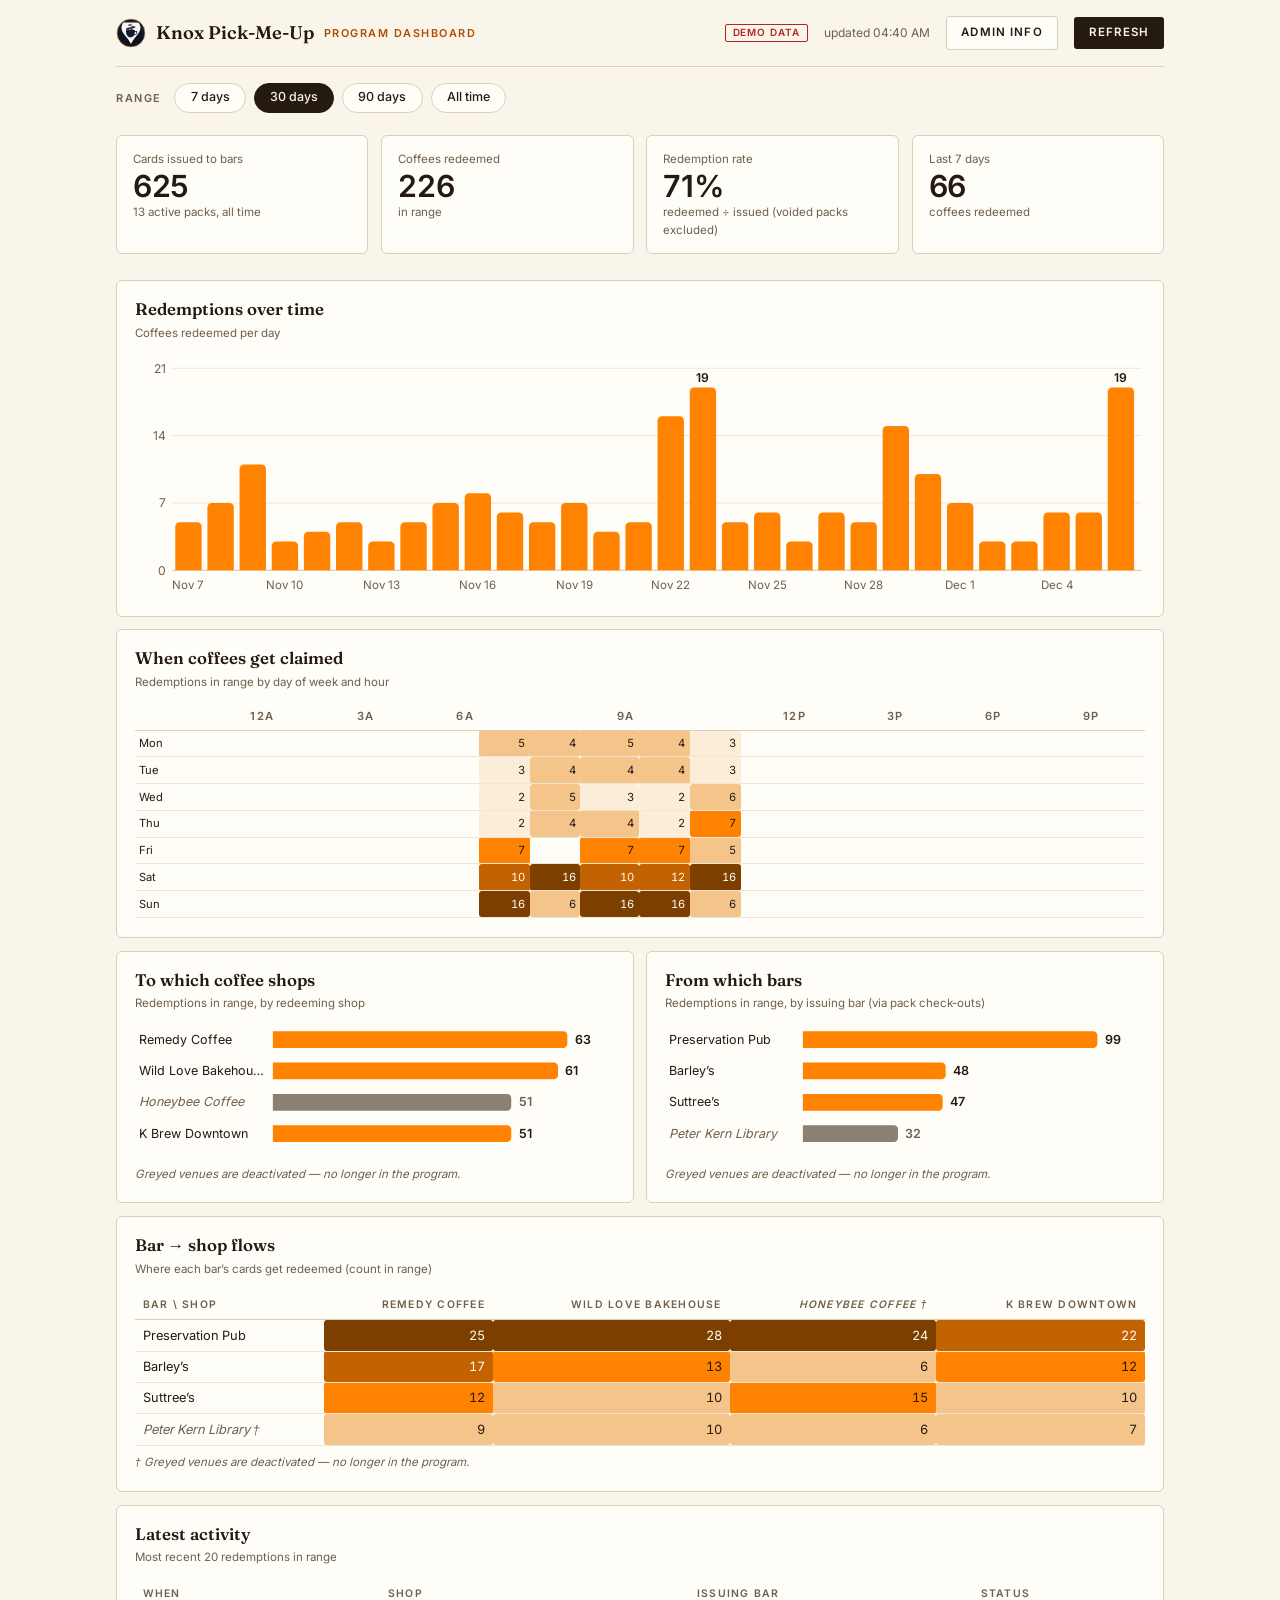
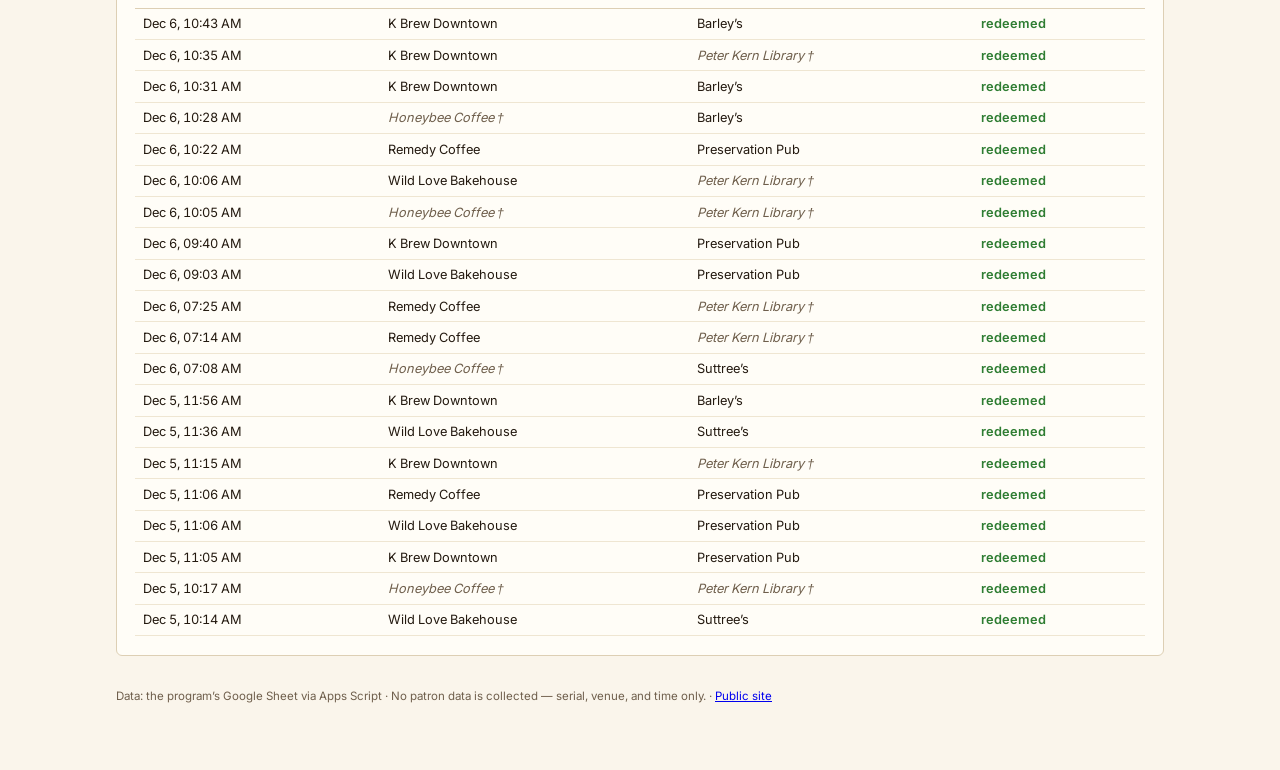
==== commit 7f3c185f: "Accessibility pass across all three pages Scanner (redeem/): drop maximum-scale=1.0/user-scalable=no" ====
--- a/dashboard/index.html
+++ b/dashboard/index.html
@@ -72,8 +72,10 @@
     box-shadow: 2px 0 0 var(--grid);
   }
 
-  .inote { font-size: .72rem; color: #8a8172; font-style: italic; margin-top: .55rem; }
-  .matrix .inactive, td .inactive { color: #a39b8b; font-style: italic; }
+  .inote { font-size: .72rem; color: #6f5f4c; font-style: italic; margin-top: .55rem; }
+  .matrix .inactive, td .inactive { color: #6f5f4c; font-style: italic; }
+  .noscript-msg { margin: 1.5rem 0; padding: 1rem 1.15rem; border: 1px solid var(--rule);
+                  border-radius: 8px; background: var(--card); color: var(--ink); font-size: .95rem; }
   #tip { position: fixed; pointer-events: none; background: var(--night); color: var(--paper); font-size: .75rem; padding: .35rem .6rem; border-radius: 4px; display: none; z-index: 10; max-width: 16rem; }
   footer { margin-top: 2rem; font-size: .72rem; color: var(--ink-2); }
   .linkbtn { font: inherit; background: none; border: 0; color: var(--accent-ink); text-decoration: underline; cursor: pointer; padding: 0; }
@@ -92,6 +94,11 @@
       <button class="btn" id="refresh" type="button">Refresh</button>
     </span>
   </header>
+
+  <noscript>
+    <p class="noscript-msg">This dashboard needs JavaScript to load and chart the program&rsquo;s live
+    metrics from its Google Sheet. Enable JavaScript, or ask the program lead for the numbers directly.</p>
+  </noscript>
 
   <div id="app" hidden>
     <div class="filters" role="group" aria-label="Time range">
@@ -346,6 +353,16 @@
 }
 const tip = $('tip');
 function hover(node, html) {
+  // Give the element a native accessible name + tooltip so the value is
+  // reachable without a mouse (screen readers, keyboard focus), on top of the
+  // positioned visual tip below. SVG shapes take a <title> child; the heatmap
+  // cells (HTML <td>) take a title attribute.
+  if (node.namespaceURI && node.namespaceURI.indexOf('svg') !== -1) {
+    const t = document.createElementNS(node.namespaceURI, 'title');
+    t.textContent = html; node.insertBefore(t, node.firstChild);
+  } else {
+    node.setAttribute('title', html);
+  }
   node.addEventListener('mousemove', e => {
     tip.style.display = 'block'; tip.textContent = html;
     tip.style.left = Math.min(e.clientX + 12, innerWidth - 180) + 'px';
@@ -400,14 +417,14 @@
   const svg = el('svg', { viewBox: `0 0 ${W} ${H}`, role: 'img', 'aria-label': 'Ranked totals' });
   rows.forEach((r, i) => {
     const y = i * rowH + 6;
-    const ink = r.inactive ? '#a39b8b' : '#241a10';
+    const ink = r.inactive ? '#6f5f4c' : '#241a10';
     const lbl = txt(el('text', { x: padL, y: y + 12, 'font-size': 12, fill: ink }, svg),
         r.label.length > 18 ? r.label.slice(0, 17) + '…' : r.label);
     if (r.inactive) lbl.setAttribute('font-style', 'italic');
     const bw = Math.max(2, (W - labelW - 46) * Math.min(r.value / max, 1));
     const bar = el('path', {
       d: `M${labelW} ${y} h${Math.max(0, bw - 4)} a4 4 0 0 1 4 4 v8 a4 4 0 0 1 -4 4 h${-Math.max(0, bw - 4)} Z`,
-      fill: r.inactive ? '#bdb4a3' : ACCENT }, svg);
+      fill: r.inactive ? '#8a8172' : ACCENT }, svg);
     hover(bar, `${r.label}: ${r.hint || fmt(r.value)}` + (r.inactive ? ' — deactivated (historical)' : ''));
     txt(el('text', { x: labelW + bw + 7, y: y + 12, 'font-size': 12, 'font-weight': 600, fill: ink }, svg), fmt(r.value));
   });
@@ -505,7 +522,7 @@
         h += `<tr><td>${DOWL[d]}</td>` + row.map((v, hr) => {
           const step = v === 0 ? -1 : Math.min(4, Math.floor(v / hmax * 4.999));
           const bg = step < 0 ? 'transparent' : RAMP[step];
-          const fg = step >= 2 ? '#fffdf7' : '#241a10';
+          const fg = step >= 3 ? '#fffdf7' : '#241a10';
           return `<td class="cell" data-t="${DOWL[d]} ${hlab(hr)}–${hlab((hr + 1) % 24)}: ${v}" style="background:${bg};color:${fg}">${v || ''}</td>`;
         }).join('') + '</tr>';
       });
@@ -705,7 +722,7 @@
         const v = cellCount[b + '|' + s] || 0;
         const step = v === 0 ? -1 : Math.min(4, Math.floor(v / cmax * 4.999));
         const bg = step < 0 ? 'transparent' : RAMP[step];
-        const fg = step >= 2 ? '#fffdf7' : '#241a10';
+        const fg = step >= 3 ? '#fffdf7' : '#241a10';
         return `<td class="cell" data-t="${esc(b)} → ${esc(s)}: ${v}" style="background:${bg};color:${fg}">${v || ''}</td>`;
       }).join('') + '</tr>';
     }
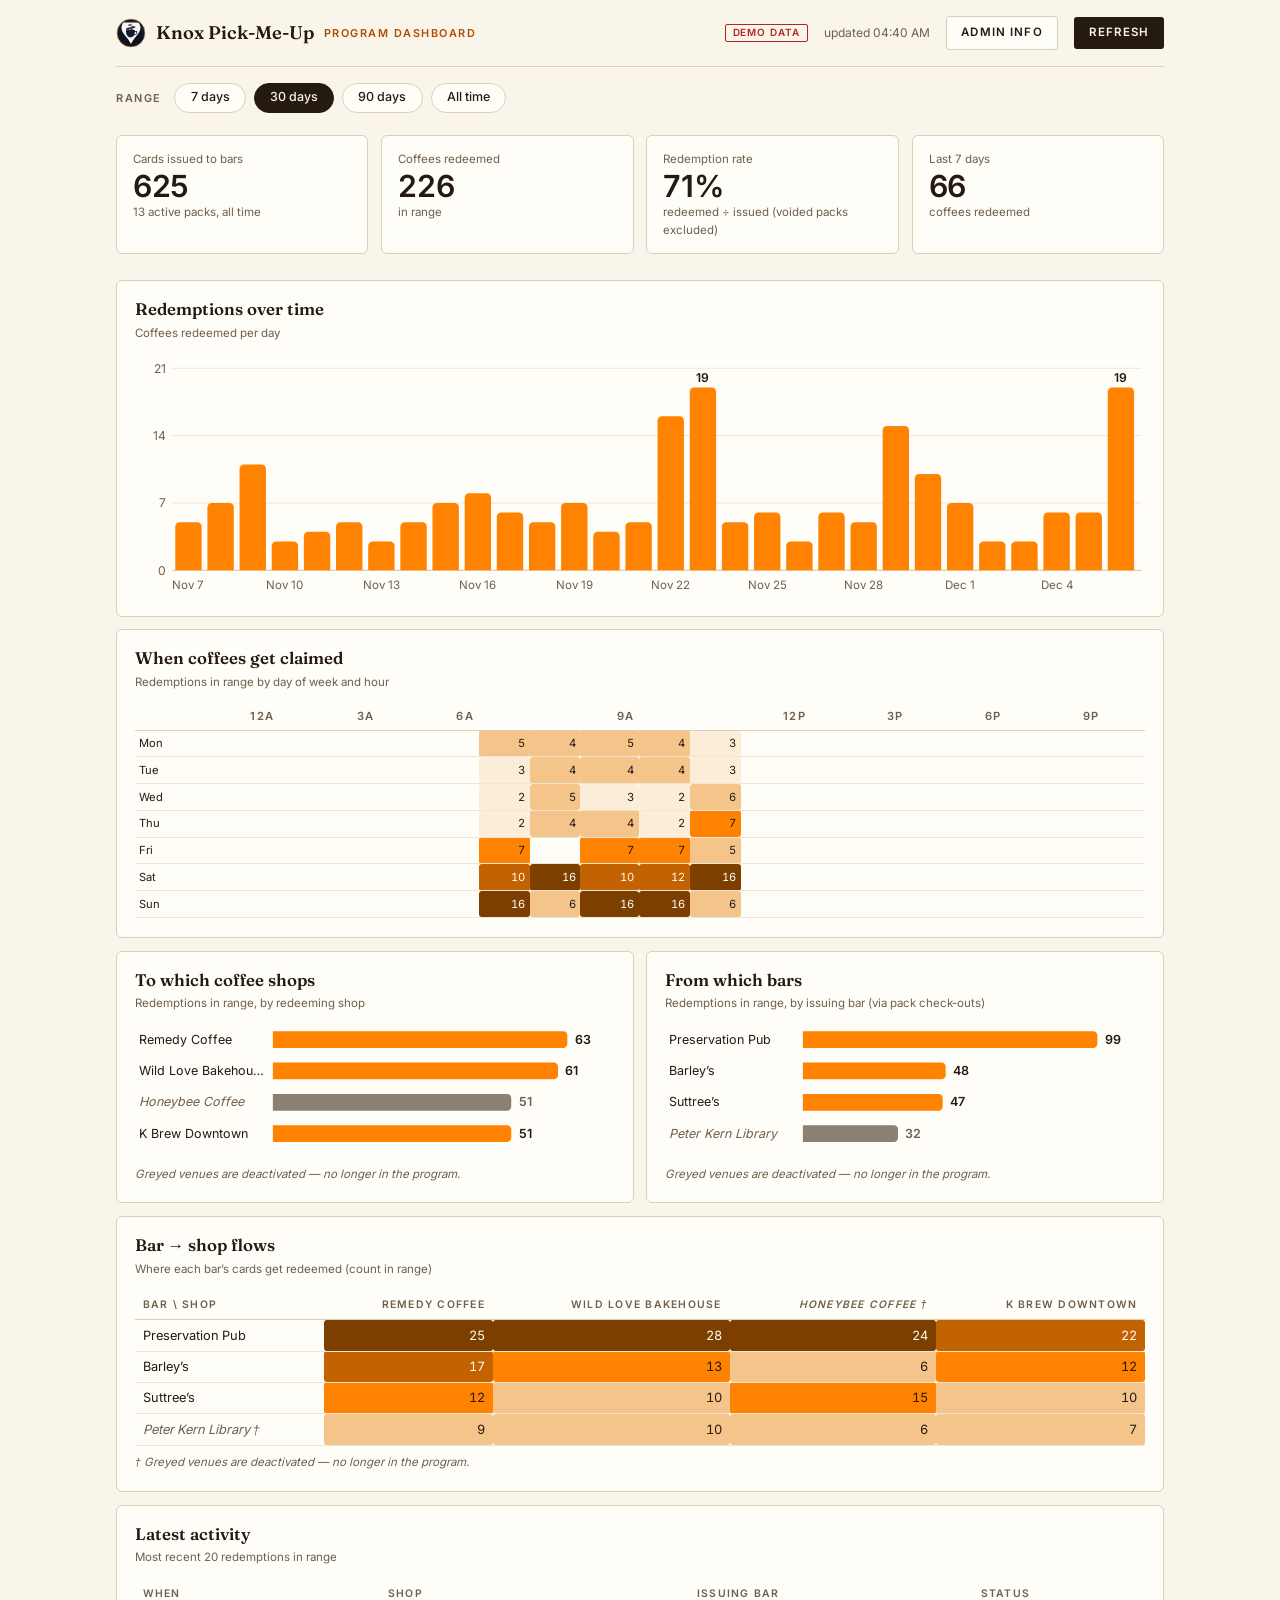
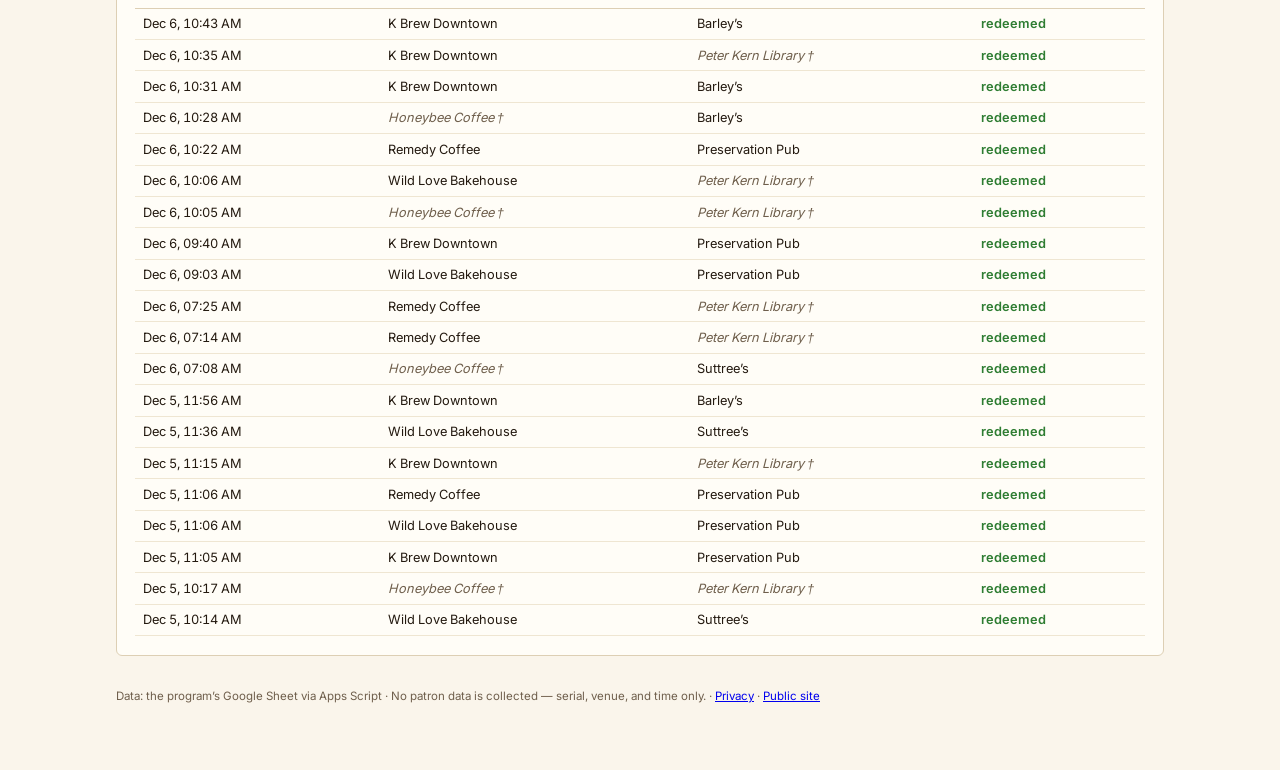
==== commit 6eb719b8: "Add a privacy & program-facts page, linked from all three pages New /privacy/ states the program's s" ====
--- a/dashboard/index.html
+++ b/dashboard/index.html
@@ -197,7 +197,7 @@
     </div>
   </div>
 
-  <footer>Data: the program&rsquo;s Google Sheet via Apps Script · No patron data is collected — serial, venue, and time only. · <a href="../">Public site</a></footer>
+  <footer>Data: the program&rsquo;s Google Sheet via Apps Script · No patron data is collected — serial, venue, and time only. · <a href="../privacy/">Privacy</a> · <a href="../">Public site</a></footer>
 </div>
 <div id="tip" role="tooltip"></div>
 
@@ -269,6 +269,10 @@
     packFill.set(open[1], (packFill.get(open[1]) || 0) + 1);
     return open[1];
   };
+  // Illustrative DEMO roster only (shown behind the "demo data" badge) — it is
+  // NOT a source of truth. The live roster is the Sheet's Venues tab; the two
+  // editable HTML rosters are in index.html and redeem/index.html. See
+  // design/LOGGING.md §I.
   const venues = [
     ['remedy', 'Remedy Coffee', 'shop', '', 80],
     ['wild-love', 'Wild Love Bakehouse', 'shop', '', 60],
